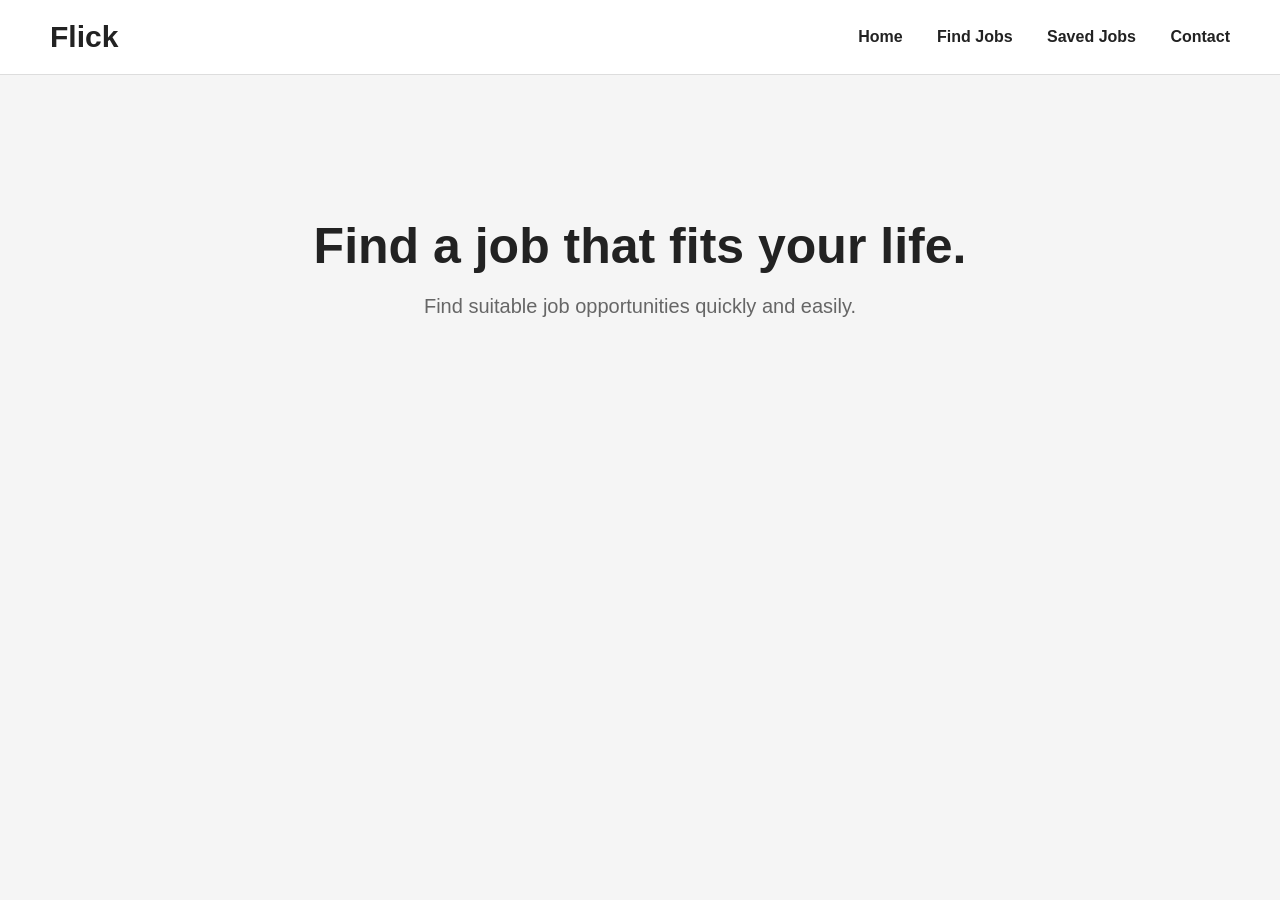
==== index.html @ e12776a2 "Initial homepage and navigation" ====
<!DOCTYPE html>
<html lang="en">
<head>
    <meta charset="UTF-8">
    <meta name="viewport" content="width=device-width, initial-scale=1.0">
    <title>Flick - Job Finder</title>
    
    <link rel="stylesheet" href="style.css">
</head>

<body>

    <!-- Navigation bar -->
    <nav>
        <h1>Flick</h1>

        <div>
            <a href="index.html">Home</a>
            <a href="jobs.html">Find Jobs</a>
            <a href="saved.html">Saved Jobs</a>
            <a href="contact.html">Contact</a>
        </div>
    </nav>

    <!-- Homepage -->
    <main>
        <h2>Find a job that fits your life.</h2>
        <p>
            Find suitable job opportunities quickly and easily.
        </p>
    </main>

</body>
</html>
---- style.css ----
/* General page styling */

body {
    margin: 0;
    font-family: Arial, sans-serif;
    background-color: #f5f5f5;
    color: #222222;
}


/* Nav bar */

nav {
    background-color: #ffffff;
    padding: 20px 50px;

    display: flex;
    justify-content: space-between;
    align-items: center;

    border-bottom: 1px solid #dddddd;
}


/* Flick logo */

nav h1 {
    margin: 0;
    font-size: 30px;
}


/* Nav links */

nav a {
    text-decoration: none;
    color: #222222;
    margin-left: 30px;
    font-weight: bold;
}

/* Hover function */

nav a:hover {
    color: #6b8e23;
}


/* Homepage */

main {
    text-align: center;
    padding: 100px 20px;
}

main h2 {
    font-size: 50px;
    margin-bottom: 20px;
}

main p {
    font-size: 20px;
    color: #666666;
}
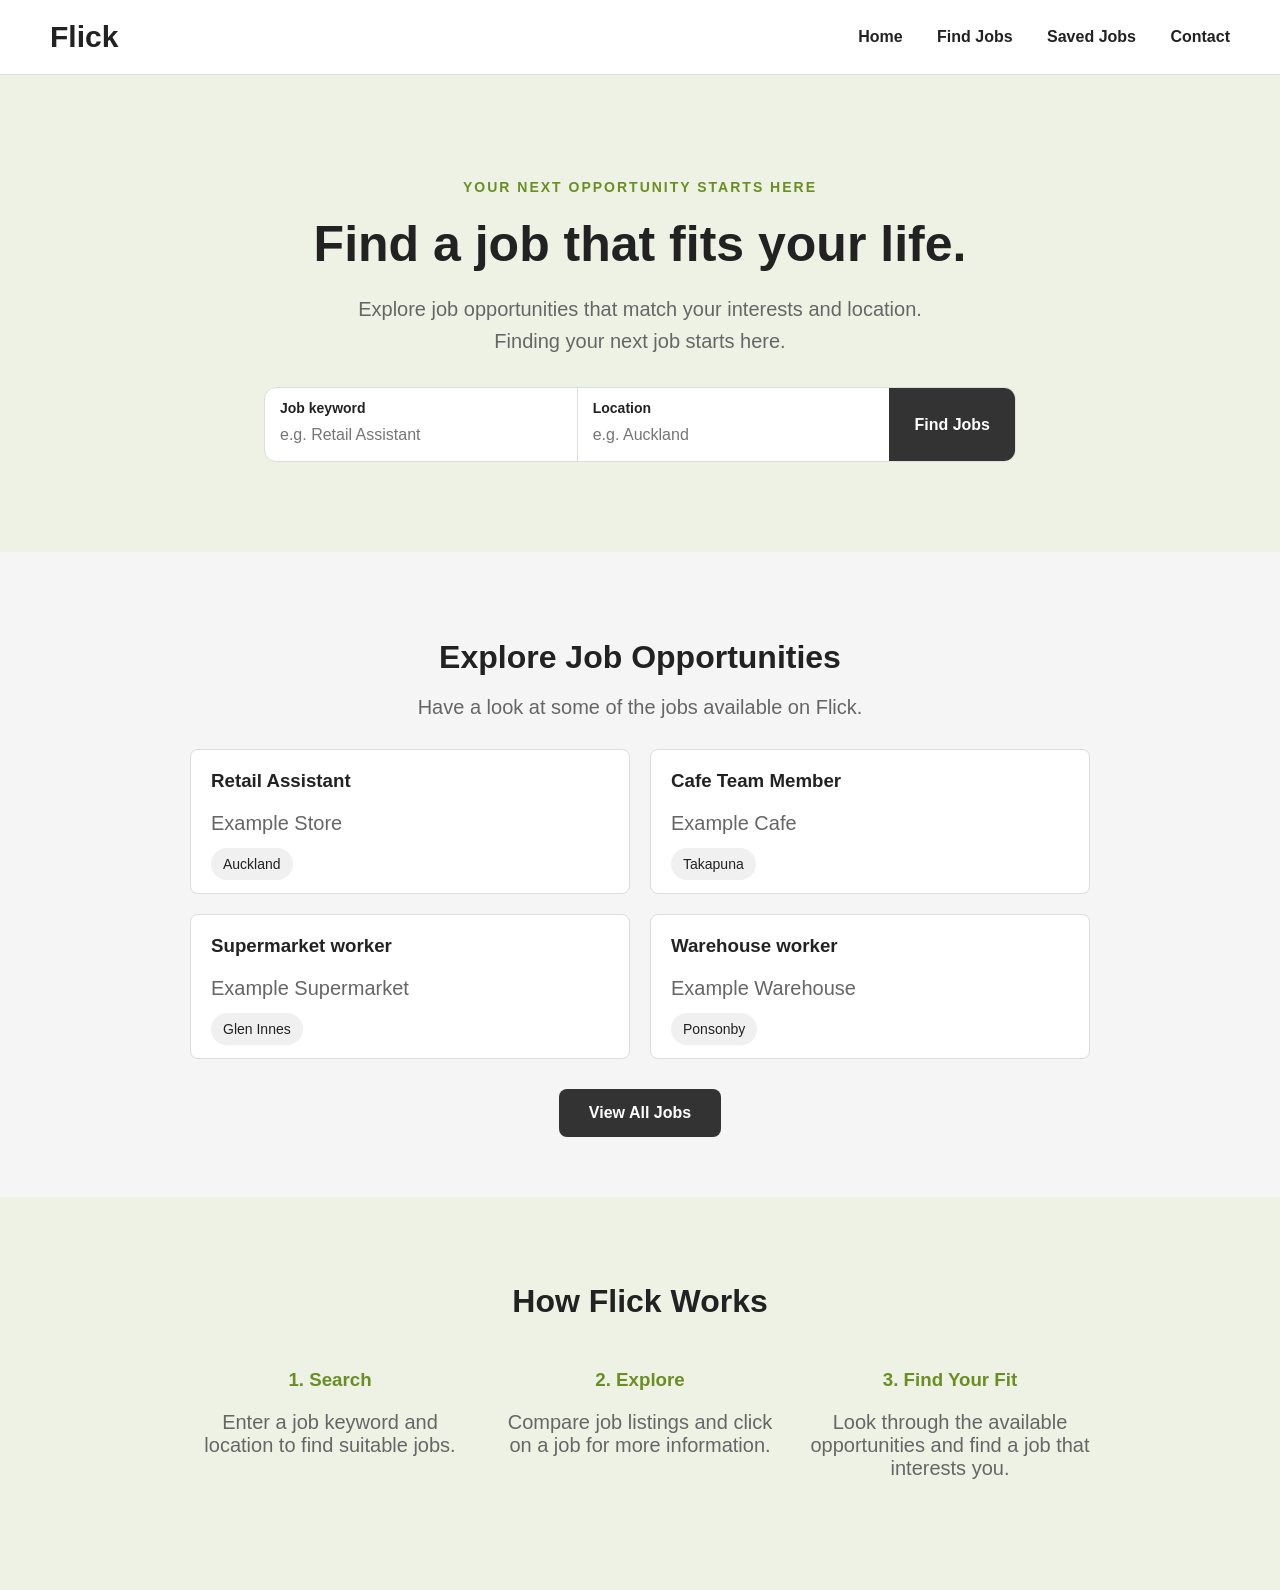
==== commit a36d2d54: "improved homepage and restructured page and created a search function on homepage + created 2 new pa" ====
--- a/index.html
+++ b/index.html
@@ -1,10 +1,12 @@
+
 <!DOCTYPE html>
 <html lang="en">
+
 <head>
     <meta charset="UTF-8">
     <meta name="viewport" content="width=device-width, initial-scale=1.0">
     <title>Flick - Job Finder</title>
-    
+
     <link rel="stylesheet" href="style.css">
 </head>
 
@@ -23,11 +25,120 @@
     </nav>
 
     <!-- Homepage -->
-    <main>
-        <h2>Find a job that fits your life.</h2>
-        <p>
-            Find suitable job opportunities quickly and easily.
-        </p>
+    <main class="home-page">
+
+        <!-- Homepage introduction -->
+        <section class="home-intro">
+
+            <p class="intro-label">
+                YOUR NEXT OPPORTUNITY STARTS HERE
+            </p>
+
+            <h2>Find a job that fits your life.</h2>
+
+            <p class="intro-description">
+                Explore job opportunities that match your interests
+                and location. Finding your next job starts here.
+            </p>
+
+            <!-- Homepage search -->
+            <form action="jobs.html" method="get" class="home-search">
+
+                <div class="search-field">
+                    <label for="home-keyword">Job keyword</label>
+
+                    <input
+                        type="text"
+                        id="home-keyword"
+                        name="keyword"
+                        placeholder="e.g. Retail Assistant"
+                    >
+                </div>
+
+                <div class="search-field">
+                    <label for="home-location">Location</label>
+
+                    <input
+                        type="text"
+                        id="home-location"
+                        name="location"
+                        placeholder="e.g. Auckland"
+                    >
+                </div>
+
+                <button type="submit" class="search-button">
+                    Find Jobs
+                </button>
+
+            </form>
+
+        </section>
+
+<!-- Job previews -->
+<section class="home-jobs">
+
+    <h2>Explore Job Opportunities</h2>
+    <p>Have a look at some of the jobs available on Flick.</p>
+
+    <div class="home-job-list">
+
+        <div class="home-job-card">
+            <h3>Retail Assistant</h3>
+            <p>Example Store</p>
+            <span class="job-detail">Auckland</span>
+        </div>
+
+        <div class="home-job-card">
+            <h3>Cafe Team Member</h3>
+            <p>Example Cafe</p>
+            <span class="job-detail">Takapuna</span>
+        </div>
+
+        <div class="home-job-card">
+            <h3>Supermarket worker</h3>
+            <p>Example Supermarket</p>
+            <span class="job-detail">Glen Innes</span>
+        </div>
+
+        <div class="home-job-card">
+            <h3>Warehouse worker</h3>
+            <p>Example Warehouse</p>
+            <span class="job-detail">Ponsonby</span>
+        </div>
+
+    </div>
+
+    <a href="jobs.html" class="home-button">
+        View All Jobs
+    </a>
+
+</section>
+
+<!-- How Flick works -->
+<section class="home-how">
+
+    <h2>How Flick Works</h2>
+
+    <div class="how-steps">
+
+        <div>
+            <h3>1. Search</h3>
+            <p>Enter a job keyword and location to find suitable jobs.</p>
+        </div>
+
+        <div>
+            <h3>2. Explore</h3>
+            <p>Compare job listings and click on a job for more information.</p>
+        </div>
+
+        <div>
+            <h3>3. Find Your Fit</h3>
+            <p>Look through the available opportunities and find a job that interests you.</p>
+        </div>
+
+    </div>
+
+</section>
     </main>
 
 </body>
--- a/style.css
+++ b/style.css
@@ -61,4 +61,244 @@
 main p {
     font-size: 20px;
     color: #666666;
+}
+
+/* Find Jobs page */
+
+.jobs-page {
+    max-width: 900px;
+    margin: 50px auto;
+    padding: 0 20px;
+}
+
+.job-card {
+    background-color: #ffffff;
+    padding: 20px;
+    margin-top: 20px;
+    border: 1px solid #dddddd;
+    border-radius: 8px;
+}
+
+.job-card h3 {
+    margin-top: 0;
+    margin-bottom: 8px;
+}
+
+.job-details {
+    display: flex;
+    flex-wrap: wrap;
+    gap: 10px;
+    margin: 15px 0;
+}
+
+.job-detail {
+    background-color: #f0f0f0;
+    padding: 8px 12px;
+    border-radius: 20px;
+    font-size: 14px;
+}
+
+.job-listings {
+    display: grid;
+    grid-template-columns: repeat(2, 1fr);
+    gap: 20px;
+}
+/* Job search */
+
+.job-search {
+    margin-bottom: 30px;
+}
+
+.search-bar {
+    display: flex;
+    align-items: stretch;
+    border: 1px solid #cccccc;
+    border-radius: 12px;
+    overflow: hidden;
+    background-color: white;
+}
+
+.search-field {
+    flex: 1;
+    padding: 12px 15px;
+}
+
+.search-field + .search-field {
+    border-left: 1px solid #dddddd;
+}
+
+.search-field label {
+    display: block;
+    margin-bottom: 5px;
+    font-weight: bold;
+    font-size: 14px;
+}
+
+.search-field input {
+    width: 100%;
+    border: none;
+    outline: none;
+    padding: 5px 0;
+    font-size: 16px;
+    box-sizing: border-box;
+}
+
+.search-button {
+    border: none;
+    padding: 0 25px;
+    background-color: #333333;
+    color: white;
+    font-size: 16px;
+    font-weight: bold;
+    cursor: pointer;
+}
+
+.search-button:hover {
+    background-color: #555555;
+}
+/* end of find jobs page */
+
+/* Job dialog */
+
+.job-card {
+    cursor: pointer;
+}
+
+#job-dialog {
+    width: min(500px, 90%);
+    border: none;
+    border-radius: 16px;
+    padding: 30px;
+    position: relative;
+    box-shadow: 0 10px 30px rgba(0, 0, 0, 0.25);
+}
+
+#job-dialog::backdrop {
+    background-color: rgba(0, 0, 0, 0.5);
+}
+
+#job-dialog h2 {
+    margin-top: 0;
+}
+
+.close-dialog {
+    position: absolute;
+    top: 15px;
+    right: 15px;
+    border: none;
+    background: none;
+    font-size: 24px;
+    cursor: pointer;
+}
+
+/* Homepage introduction */
+
+.home-page {
+    padding: 0;
+    max-width: none;
+}
+
+.home-intro {
+    background-color: #edf2e5;
+    padding: 90px 20px;
+    text-align: center;
+}
+
+.intro-label {
+    font-size: 14px;
+    font-weight: bold;
+    letter-spacing: 2px;
+    color: #6b8e23;
+}
+
+.home-intro h2 {
+    font-size: 50px;
+    margin: 20px 0;
+}
+
+.intro-description {
+    max-width: 600px;
+    margin: 0 auto 30px;
+    line-height: 1.6;
+}
+
+.home-search {
+    display: flex;
+    align-items: stretch;
+    max-width: 750px;
+    margin: 0 auto;
+    background-color: white;
+    border: 1px solid #dddddd;
+    border-radius: 12px;
+    overflow: hidden;
+    text-align: left;
+}
+
+
+/* Homepage job previews */
+
+.home-jobs {
+    padding: 60px 20px;
+    text-align: center;
+}
+
+.home-jobs h2,
+.home-how h2 {
+    font-size: 32px;
+}
+
+.home-job-list {
+    display: grid;
+    grid-template-columns: repeat(2, 1fr);
+    gap: 20px;
+    max-width: 900px;
+    margin: 30px auto;
+}
+
+.home-job-card {
+    background-color: white;
+    border: 1px solid #dddddd;
+    border-radius: 8px;
+    padding: 20px;
+    text-align: left;
+}
+
+.home-job-card h3 {
+    margin-top: 0;
+}
+
+/* Homepage buttons */
+
+.home-button {
+    display: inline-block;
+    padding: 15px 30px;
+    background-color: #333333;
+    color: white;
+    text-decoration: none;
+    border-radius: 8px;
+    font-weight: bold;
+}
+
+.home-button:hover {
+    background-color: #555555;
+}
+
+/* How Flick works */
+
+.home-how {
+    background-color: #edf2e5;
+    padding: 60px 20px;
+    text-align: center;
+}
+
+.how-steps {
+    display: grid;
+    grid-template-columns: repeat(3, 1fr);
+    gap: 30px;
+    max-width: 900px;
+    margin: 30px auto;
+}
+
+.how-steps h3 {
+    color: #6b8e23;
 }
